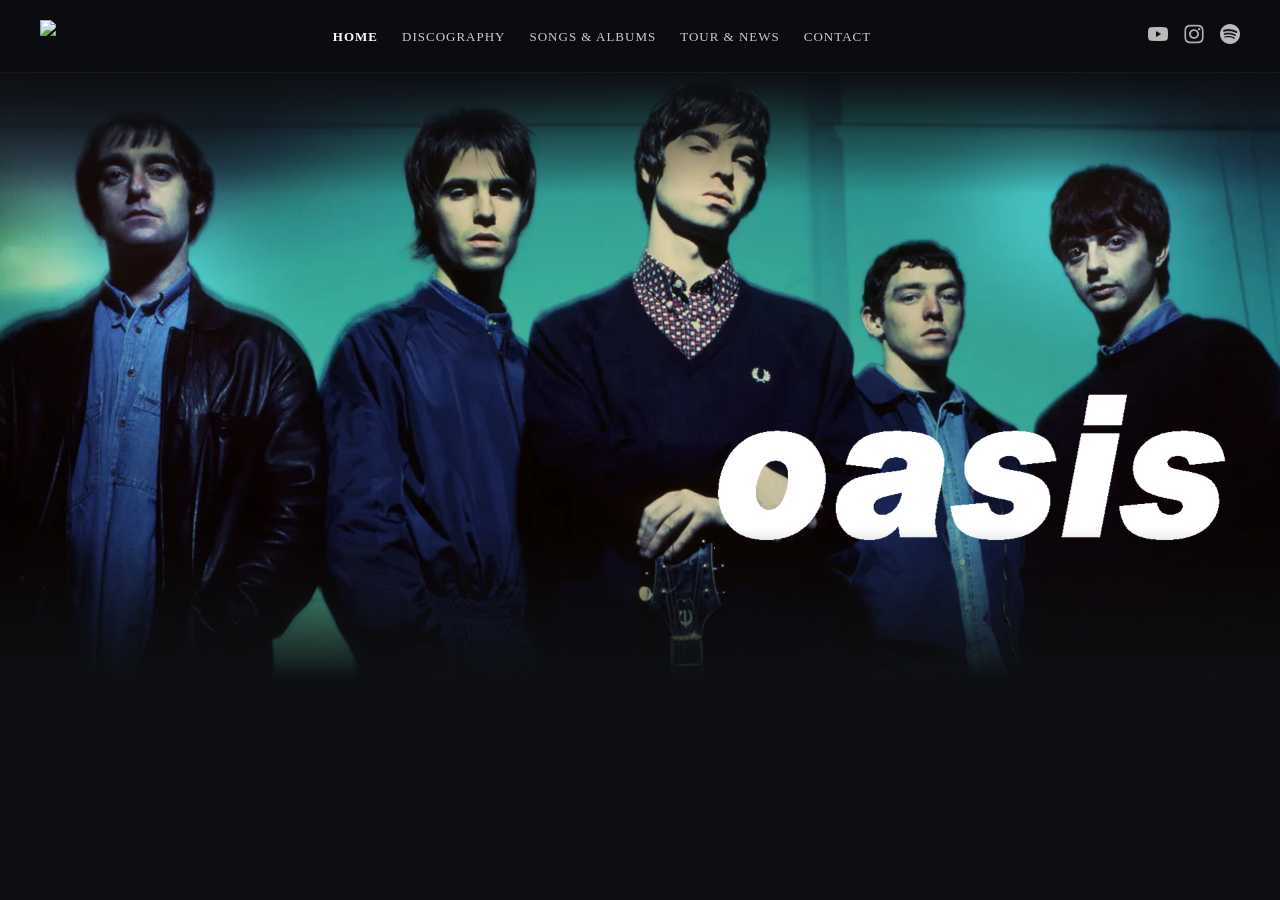
==== index.html @ 2df465c3 "Initial commit" ====
<!DOCTYPE html>
<html>
<head>
    <title>Oasis</title>
    <link rel="stylesheet" type="text/css" href="./styles/style.css">
</head>
<body>

    <header>
        <div class="logo">
            <img src="../images/oasis-logo.png"">
        </div>

        <div class="nav">
            <ul class="nav-list">
                <li><a id="active" class="navigation">Home</a></li>
                <li><a href="#">Discography</a></li>
                <li><a href="#">Songs & Albums</a></li>
                <li><a href="#">Tour & News</a></li>
                <li><a href="#">Contact</a></li>
            </ul>
        </div>

        <div class="header-socials">
            <a href="https://www.youtube.com/channel/UCUDVBtnOQi4c7E8jebpjc9Q" target="_blank" rel="noopener noreferrer" class="social-btn" aria-label="YouTube">
                <img src="../images/youtube-logo.png" class="social-icon">
            </a>

            <a href="https://www.instagram.com/oasis/?hl=en" target="_blank" rel="noopener noreferrer" class="social-btn" aria-label="Instagram">
                <img src="../images/instagram-logo.png" class="social-icon">
            </a>

            <a href="https://open.spotify.com/artist/569LJNbYsnGc13Lcixgfn5?autoplay_ok=1" target="_blank" rel="noopener noreferrer" class="social-btn" aria-label="Spotify">
                <img src="../images/spotify-logo.png" class="social-icon">
            </a>
        </div>
    </header>

    
    <div class="banner"></div>

</body>
</html>
---- styles/style.css ----
* {
    margin: 0;
    padding: 0;
    box-sizing: border-box;
}

body {
    background-color: #0d0f12;
}

header {
    display: flex;
    justify-content: space-between; 
    align-items: center;
    padding: 20px 40px;
    background-color: rgba(10, 12, 15, 0.95); 
    border-bottom: 1px solid rgba(255, 255, 255, 0.05);
}

.logo {
    display: flex;
    align-items: center;
}

.logo img {
    height: 32px; 
    width: auto;
    object-fit: contain;
}

.nav {
    display: flex;
    align-items: center;
}

.nav-list {
    display: flex;
    list-style: none;
    gap: 24px; /* Space between the text links */
}

.nav-list li a {
    color: #cccccc; 
    text-decoration: none;
    font-size: 13px;
    font-weight: 500;
    text-transform: uppercase; 
    letter-spacing: 1px;
    cursor: pointer;
    transition: color 0.3s ease;
}

.nav-list li a:hover {
    color: #ffffff;
}

#active {
    color: #ffffff !important; 
    font-weight: 700;
}

.header-socials {
    display: flex;
    align-items: center;
    gap: 16px; 
}

.social-icon {
    width: 20px;
    height: 20px;
    object-fit: contain; 
    filter: invert(89%) sepia(0%) saturate(113%) hue-rotate(136deg) brightness(87%) contrast(84%);
    transition: filter 0.3s ease; 
}

.social-btn:hover .social-icon {
    filter: invert(100%) sepia(0%) saturate(7500%) hue-rotate(248deg) brightness(100%) contrast(100%);
}

.social-btn:hover .social-icon {
    fill: #ffffff;
}

.banner {
    background-image: 
        linear-gradient(
            to bottom, 
            rgba(13, 15, 18, 1) 0%, 
            rgba(13, 15, 18, 0) 20%, 
            rgba(13, 15, 18, 0) 75%, 
            rgba(13, 15, 18, 1) 100%
        ), 
        url('../images/banner.png');
    background-size: cover;
    background-position: center;
    background-repeat: no-repeat;
    width: 100%; 
    height: 606px; 
    display: flex;
    justify-content: center; 
    align-items: center;    
    text-align: center;
}
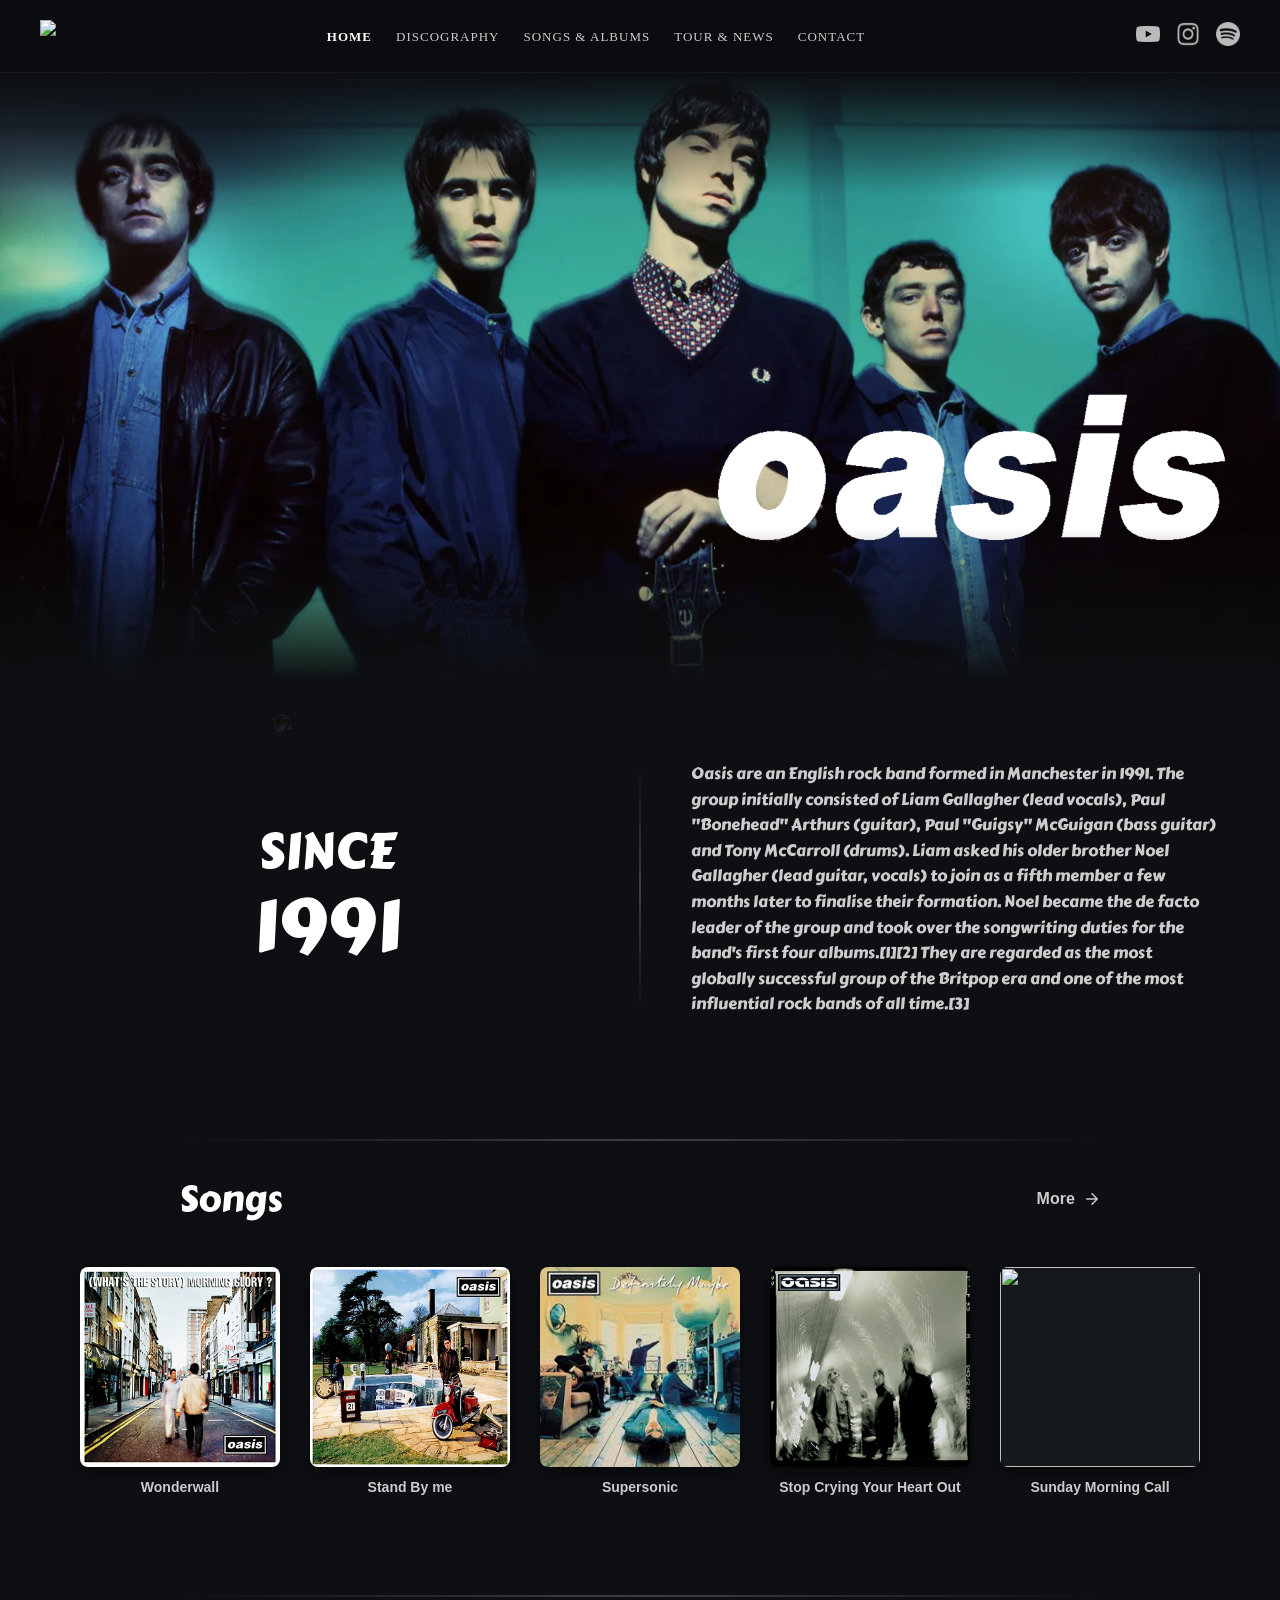
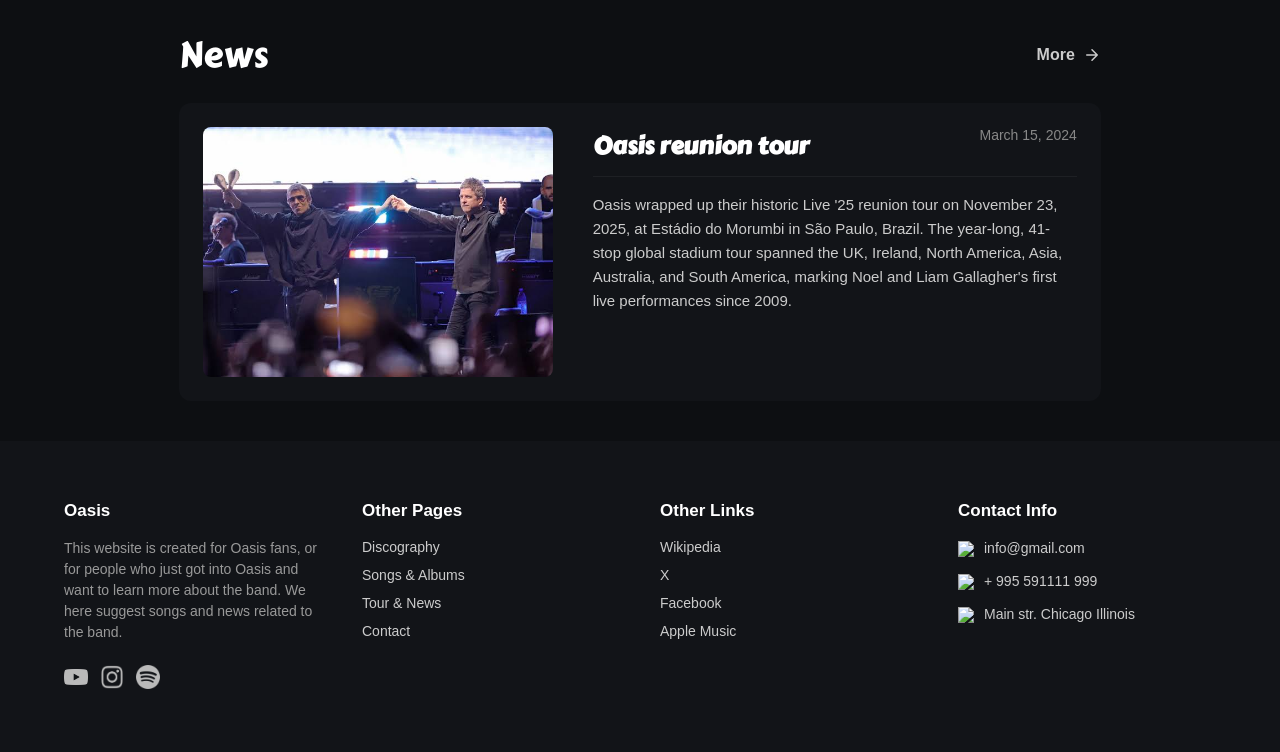
==== commit 1e2f114d: "Update 1 (home page done)" ====
--- a/index.html
+++ b/index.html
@@ -3,6 +3,9 @@
 <head>
     <title>Oasis</title>
     <link rel="stylesheet" type="text/css" href="./styles/style.css">
+    <link rel="preconnect" href="https://fonts.googleapis.com">
+    <link rel="preconnect" href="https://fonts.gstatic.com" crossorigin>
+    <link href="https://fonts.googleapis.com/css2?family=Carter+One&family=Roboto+Condensed:ital,wght@0,100..900;1,100..900&family=Roboto:ital,wght@0,100..900;1,100..900&display=swap" rel="stylesheet">
 </head>
 <body>
 
@@ -39,5 +42,140 @@
     
     <div class="banner"></div>
 
+    <div class="biography">
+        <div class="left-side">
+            <div class="guitar-bg-container">
+                <img src="../images/guittar-icon.png" class="bio-guitar-img">
+                <div class="bio-year-wrapper">
+                    <p class="bio-since">SINCE</p>
+                    <p class="bio-year">1991</p>
+                </div>
+            </div>
+        </div>
+
+        <div class="vertical-divider"></div>
+
+        <div class="right-side">
+            <p class="bio-text">Oasis are an English rock band formed in Manchester in 1991. The group initially consisted of Liam Gallagher (lead vocals), Paul "Bonehead" Arthurs (guitar), Paul "Guigsy" McGuigan (bass guitar) and Tony McCarroll (drums). Liam asked his older brother Noel Gallagher (lead guitar, vocals) to join as a fifth member a few months later to finalise their formation. Noel became the de facto leader of the group and took over the songwriting duties for the band's first four albums.[1][2] They are regarded as the most globally successful group of the Britpop era and one of the most influential rock bands of all time.[3]</p>
+        </div>
+    </div>
+
+    <div class="songs-list">
+        <div class="horizontal-divider"></div>
+
+        <div class="songs-header">
+            <p class="title1">Songs</p>
+        
+            <a href="#"class="more-link">
+                <span>More</span>
+                <svg class="arrow-icon" viewBox="0 0 24 24">
+                    <path d="M5 12h14M12 5l7 7-7 7" stroke="currentColor" stroke-width="2" stroke-linecap="round" stroke-linejoin="round"/>
+                </svg>
+            </a>
+        </div>
+
+        <div class="song-cards">
+            <a href="https://open.spotify.com/track/5qqabIl2vWzo9ApSC317sa?si=86ae54a555394577" target="_blank" rel="noopener noreferrer" class="song-card">
+                <img src="../images/cover2.jpg">
+                <span class="song-title">Wonderwall</span>
+            </a>
+
+            <a href="https://open.spotify.com/track/7aSSsHnGQ54rbMZpXApmtU?si=83d5c411c0e64340" target="_blank" rel="noopener noreferrer" class="song-card">
+                <img src="../images/cover1.jpg">
+                <span class="song-title">Stand By me</span>
+            </a>
+
+            <a href="https://open.spotify.com/track/6dUfUi14QkuIpGA0GFFPyC?si=cba77f2d02734f2a" target="_blank" rel="noopener noreferrer" class="song-card">
+                <img src="../images/cover3.jpg">
+                <span class="song-title">Supersonic</span>
+            </a>
+
+            <a href="https://open.spotify.com/track/5YciOakY5dB5dULkiLdCaf?si=830157a4560b4d81" target="_blank" rel="noopener noreferrer" class="song-card">
+                <img src="../images/cover4.jpg">
+                <span class="song-title">Stop Crying Your Heart Out</span>
+            </a>
+
+            <a href="https://open.spotify.com/track/7EeyAZiyUEPFr8eBzG2BrT?si=35ca2180c0f6445c" target="_blank" rel="noopener noreferrer" class="song-card">
+                <img src="../images/cover5.jpg">
+                <span class="song-title">Sunday Morning Call</span>
+            </a>
+        </div>
+    </div>
+
+    <div class="news-container">
+        <div class="horizontal-divider"></div>
+
+        <div class="songs-header">
+            <p class="title1">News</p>
+    
+            <a href="#" class="more-link">
+                <span>More</span>
+                    <svg class="arrow-icon" viewBox="0 0 24 24">
+                        <path d="M5 12h14M12 5l7 7-7 7" stroke="currentColor" stroke-width="2" stroke-linecap="round" stroke-linejoin="round"/>
+                    </svg>
+            </a>
+        </div>
+
+        <div class="news-card">
+            <img class="news-image" src="../images/news-image.jpg" alt="Oasis reunion tour">
+        
+            <div class="news-content-right">
+                <div class="news-meta-top">
+                <h2 class="news-title">Oasis reunion tour</h2>
+                <span class="news-date">March 15, 2024</span>
+            </div>
+                <p class="news-text">Oasis wrapped up their historic Live '25 reunion tour on November 23, 2025, at Estádio do Morumbi in São Paulo, Brazil. The year-long, 41-stop global stadium tour spanned the UK, Ireland, North America, Asia, Australia, and South America, marking Noel and Liam Gallagher's first live performances since 2009.</p>
+            </div>
+        </div>
+    </div>
+
+    <footer>
+        <div class="footer_holder">
+    
+            <div class="footer-column brand-info">
+                <h2>Oasis</h2>
+                <p>This website is created for Oasis fans, or for people who just got into Oasis and want to learn more about the band. We here suggest songs and news related to the band.</p>
+                <div class="social-icons">
+                    <a href="https://www.youtube.com/channel/UCUDVBtnOQi4c7E8jebpjc9Q" target="_blank" rel="noopener noreferrer" class="social-btn" aria-label="YouTube">
+                        <img src="../images/youtube-logo.png" class="social-icon" alt="YouTube">
+                    </a>
+                    <a href="https://www.instagram.com/oasis/?hl=en" target="_blank" rel="noopener noreferrer" class="social-btn" aria-label="Instagram">
+                        <img src="../images/instagram-logo.png" class="social-icon" alt="Instagram">
+                    </a>
+                    <a href="https://open.spotify.com/artist/569LJNbYsnGc13Lcixgfn5?autoplay_ok=1" target="_blank" rel="noopener noreferrer" class="social-btn" aria-label="Spotify">
+                        <img src="../images/spotify-logo.png" class="social-icon" alt="Spotify">
+                    </a>
+                </div>
+            </div>
+
+            <div class="footer-column">
+                <h3>Other Pages</h3>
+                <ul class="footer-links">
+                    <li><a href="#">Discography</a></li>
+                    <li><a href="#">Songs & Albums</a></li>
+                    <li><a href="#">Tour & News</a></li>
+                    <li><a href="#">Contact</a></li>
+                </ul>
+            </div>
+
+            <div class="footer-column">
+                <h3>Other Links</h3>
+                <ul class="footer-links">
+                    <li><a href="https://en.wikipedia.org/wiki/Oasis_(band)" target="_blank" rel="noopener noreferrer">Wikipedia</a></li>
+                    <li><a href="https://x.com/oasis?lang=en" target="_blank" rel="noopener noreferrer">X</a></li>
+                    <li><a href="https://www.facebook.com/OasisOfficial/" target="_blank" rel="noopener noreferrer">Facebook</a></li>
+                    <li><a href="https://music.apple.com/ge/artist/oasis/1458727076" target="_blank" rel="noopener noreferrer">Apple Music</a></li>
+                </ul>
+            </div>
+
+            <div class="footer-column contact-links">
+                <h3>Contact Info</h3>
+                <p><img src="https://img.icons8.com/ios-filled/50/FFFFFF/mail.png" alt="Email"> info@gmail.com</p>
+                <p><img src="https://img.icons8.com/ios-filled/50/FFFFFF/phone.png" alt="Phone"> + 995 591111 999</p>
+                <p><img src="https://img.icons8.com/ios-filled/50/FFFFFF/marker.png" alt="Address"> Main str. Chicago Illinois</p>
+            </div>
+        </div>
+    </footer>
+
 </body>
 </html>
--- a/styles/style.css
+++ b/styles/style.css
@@ -100,4 +100,358 @@
     justify-content: center; 
     align-items: center;    
     text-align: center;
+}
+
+.biography {
+    display: flex;
+    flex-direction: row; 
+    gap: 50px;           
+    padding: 60px 5%;
+    align-items: center; /* Ensures the line heights align with columns */
+}
+
+.left-side {
+    flex: 1; 
+    display: flex;
+    justify-content: center; 
+    align-items: center;   
+}
+
+.guitar-bg-container {
+    position: relative;
+    display: flex;
+    justify-content: center;
+    align-items: center;
+    width: 100%;
+    min-height: 300px;
+}
+
+.bio-guitar-img {
+    position: absolute;
+    height: 120%; 
+    width: auto;
+    object-fit: contain;
+    z-index: 1; 
+    transform: rotate(-15deg); 
+    opacity: 0.15; 
+    filter: invert(1);
+}
+
+.bio-year-wrapper {
+    position: relative;
+    display: flex;
+    flex-direction: column;
+    align-items: center;
+    text-align: center;
+}
+
+.bio-since {
+    font-family: 'Carter One', cursive;
+    font-size: 50px; 
+    color: #ffffff; 
+}
+
+.bio-year {
+    font-family: 'Carter One', cursive;
+    font-size: 75px; 
+    color: #ffffff; 
+    line-height: 1;
+}
+
+.vertical-divider {
+    width: 2px;
+    height: 250px;
+    background: linear-gradient(to bottom, rgba(255,255,255,0) 0%, rgba(255,255,255,0.2) 50%, rgba(255,255,255,0) 100%);
+}
+
+.right-side {
+    flex: 1; 
+    display: flex;
+    flex-direction: column; 
+    justify-content: center; 
+    align-items: flex-start; 
+}
+
+.bio-text {
+    font-family: 'Carter One', sans-serif;
+    font-size: 16px; 
+    color: #cccccc; 
+    line-height: 1.6; 
+}
+
+.songs-list {
+    padding: 40px 5%;
+    width: 100%;
+    display: flex;
+    flex-direction: column;
+    align-items: center; 
+}
+
+.horizontal-divider {
+    height: 2px;         
+    width: 80%;             
+    background: linear-gradient(to right, rgba(255,255,255,0) 0%, rgba(255,255,255,0.2) 50%, rgba(255,255,255,0) 100%);
+    margin-bottom: 30px;
+}
+
+
+.songs-header {
+    display: flex;
+    justify-content: space-between; 
+    align-items: center;
+    width: 80%;                     
+    margin-bottom: 20px;
+}
+
+.title1 {
+    font-family: 'Carter One', cursive;
+    font-size: 36px;
+    color: #ffffff;
+    margin: 0;                   
+}
+
+/* Styling the clickable "More" block */
+.more-link {
+    display: inline-flex;
+    align-items: center;
+    gap: 8px;                       
+    text-decoration: none;
+    color: #cccccc;           
+    font-family: sans-serif;
+    font-size: 16px;
+    font-weight: 600;
+    transition: color 0.3s ease;
+}
+
+.arrow-icon {
+    width: 18px;
+    height: 18px;
+    fill: none;
+    transition: transform 0.3s ease;
+}
+
+.more-link:hover {
+    color: #ffffff;                 
+}
+
+.more-link:hover .arrow-icon {
+    transform: translateX(4px);  
+}
+
+.song-cards {
+    display: flex;
+    flex-direction: row !important; 
+    flex-wrap: nowrap !important;   
+    justify-content: center;
+    align-items: flex-start;
+    gap: 30px;
+    width: 100%;
+    overflow-x: auto;
+    padding: 20px 0;
+}
+
+.song-card {
+    display: flex;
+    flex-direction: column;
+    align-items: center;
+    text-decoration: none;
+    width: 200px !important;
+    flex-shrink: 0 !important; 
+    transition: transform 0.3s ease;
+}
+
+.song-card img {
+    width: 200px;
+    height: 200px;
+    object-fit: cover;
+    border-radius: 8px;
+    background-color: #15191e; 
+    box-shadow: 0 4px 15px rgba(0, 0, 0, 0.5);
+}
+
+.song-title {
+    margin-top: 12px;
+    font-family: sans-serif;
+    font-size: 14px;
+    color: #cccccc;
+    font-weight: 600;
+    text-align: center;
+    transition: color 0.3s ease;
+}
+
+.song-card:hover {
+    transform: scale(1.05); 
+}
+
+.song-card:hover .song-title {
+    color: #ffffff;         
+}
+
+.news-container {
+    padding: 40px 5%;
+    width: 100%;
+    display: flex;
+    flex-direction: column;
+    align-items: center; 
+}
+
+
+.news-card {
+    display: flex;
+    flex-direction: row;
+    gap: 40px;
+    width: 80%; 
+    background-color: #121418; 
+    border-radius: 12px;
+    overflow: hidden;
+    padding: 24px;
+    align-items: flex-start;
+}
+
+
+.news-image {
+    width: 40%; 
+    max-width: 400px;
+    height: 250px;
+    object-fit: cover;
+    border-radius: 8px;
+}
+
+
+.news-content-right {
+    display: flex;
+    flex-direction: column;
+    justify-content: space-between;
+    height: 100%;
+    flex: 1;
+}
+
+
+.news-meta-top {
+    display: flex;
+    justify-content: space-between; 
+    align-items: flex-baseline;
+    margin-bottom: 16px;
+    border-bottom: 1px solid rgba(255, 255, 255, 0.05);
+    padding-bottom: 12px;
+}
+
+.news-title {
+    font-family: 'Carter One', cursive;
+    font-size: 24px;
+    color: #ffffff;
+    margin: 0;
+}
+
+.news-date {
+    font-family: sans-serif;
+    font-size: 14px;
+    color: #888888;
+    font-weight: 500;
+}
+
+.news-text {
+    font-family: sans-serif;
+    font-size: 15px;
+    color: #cccccc;
+    line-height: 1.6;
+    margin: 0;
+}
+
+footer {
+    background-color: #121418;  
+    padding: 60px 5%;              
+    font-family: "Helvetica", sans-serif;
+    width: 100%;
+}
+
+.footer_holder {
+    max-width: 1200px;
+    margin: 0 auto;
+    display: flex;
+    justify-content: space-between;   
+    gap: 40px;
+}
+
+.footer-column {
+    display: flex;
+    flex-direction: column;           
+    gap: 12px;                                                
+    flex: 1;                                                  
+}
+
+.footer-column h2, .footer-column h3 {
+    color: #ffffff;
+    font-size: 17px;
+    font-weight: 700;
+    margin: 0 0 5px 0;
+}
+
+.footer-column p {
+    color: #999999;                    
+    font-size: 14px;
+    line-height: 1.5;
+    margin: 0;
+}
+
+
+.footer-links {
+    list-style: none;
+    padding: 0;
+    margin: 0;
+    display: flex;
+    flex-direction: column;
+    gap: 10px;
+}
+
+.footer-column a {
+    color: #cccccc;                  
+    text-decoration: none;
+    font-size: 14px;
+    transition: color 0.2s ease;
+}
+
+.footer-column a:hover {
+    color: #ffffff; 
+}
+
+
+.social-icons {
+    display: flex;
+    gap: 12px;
+    margin-top: 10px;
+}
+
+.social-icon {
+    width: 24px;
+    height: 24px;
+    object-fit: contain;
+    filter: invert(89%) sepia(0%) saturate(113%) hue-rotate(136deg) brightness(87%) contrast(84%);
+    transition: filter 0.2s ease;
+}
+
+.social-btn:hover .social-icon {
+    filter: invert(100%) sepia(0%) saturate(7500%) hue-rotate(248deg) brightness(100%) contrast(100%);
+}
+
+
+.contact-links p {
+    display: flex;
+    align-items: center;              
+    gap: 10px;
+    color: #cccccc;                  
+    font-size: 14px;
+}
+
+.contact-links p img {
+    width: 16px;
+    height: 16px;
+}
+
+
+@media screen and (max-width: 768px) {
+    .footer_holder {
+        flex-direction: column;
+        gap: 30px;
+    }
 }
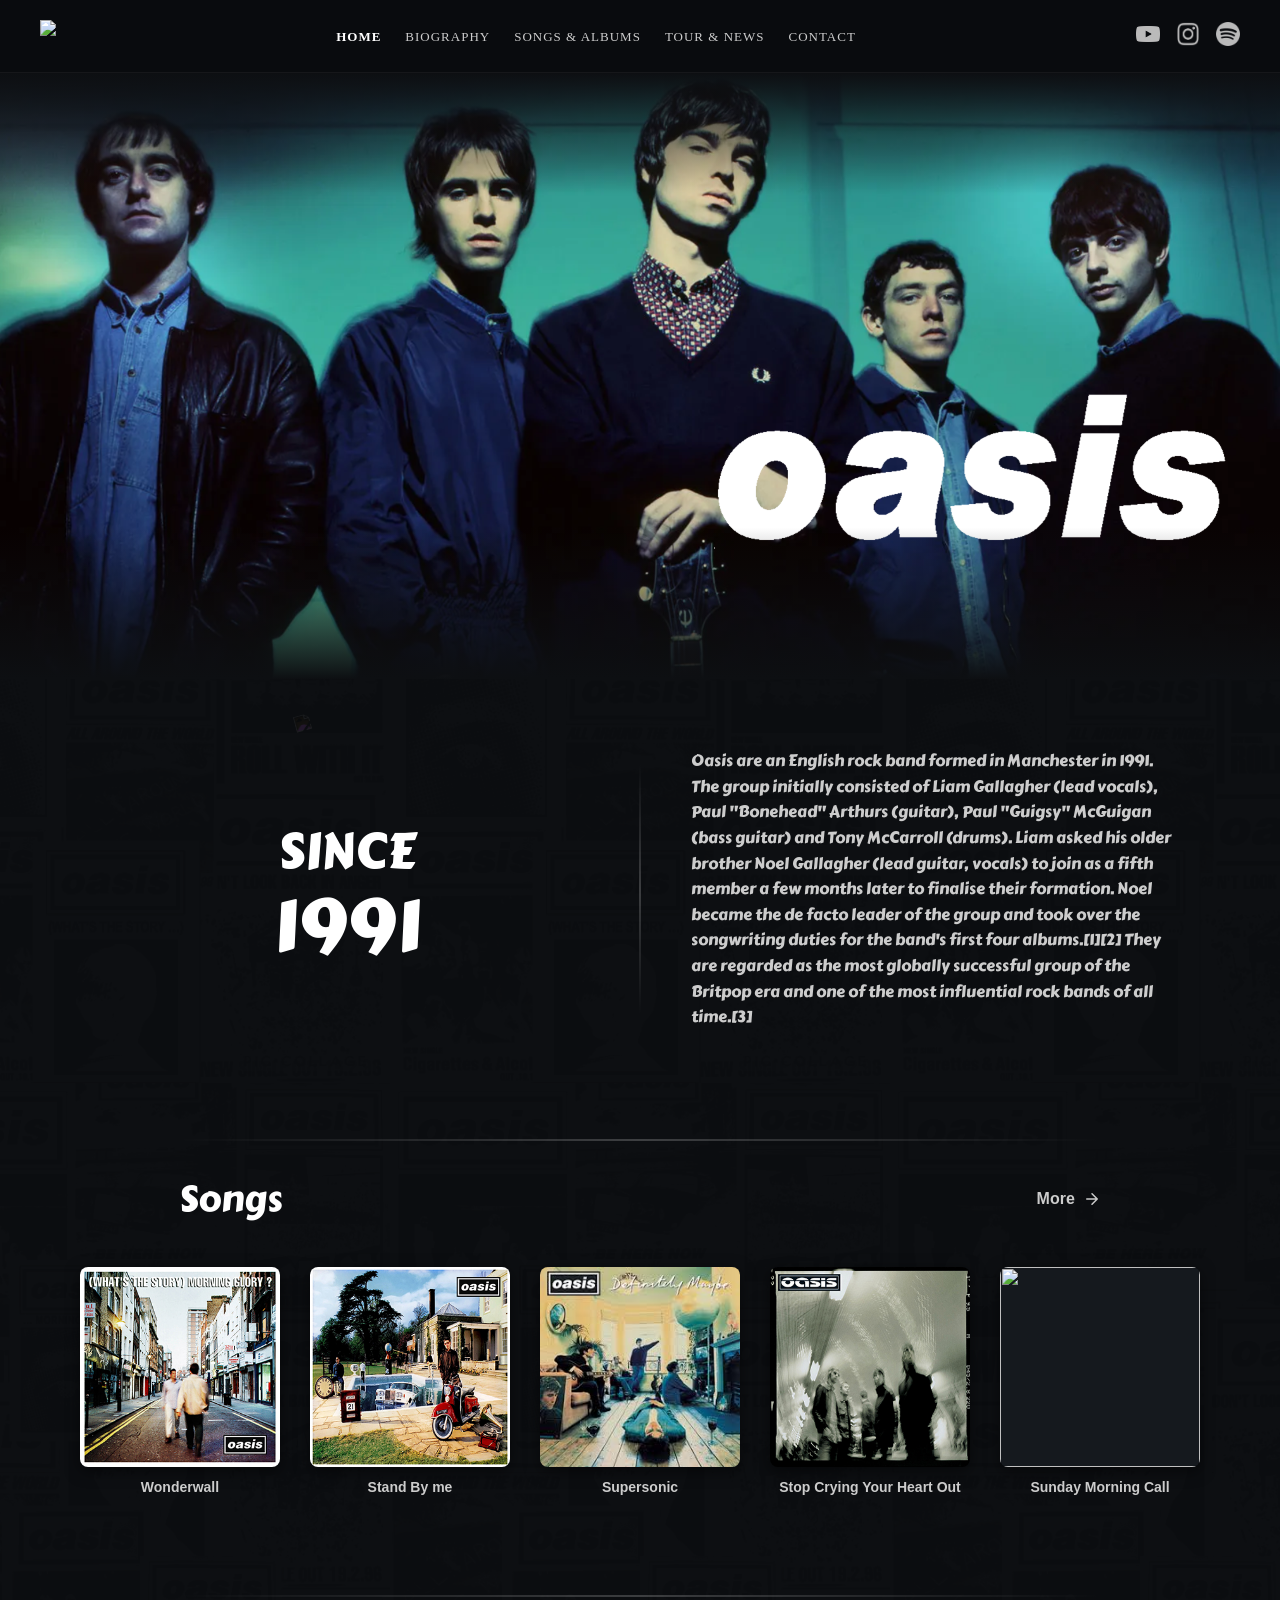
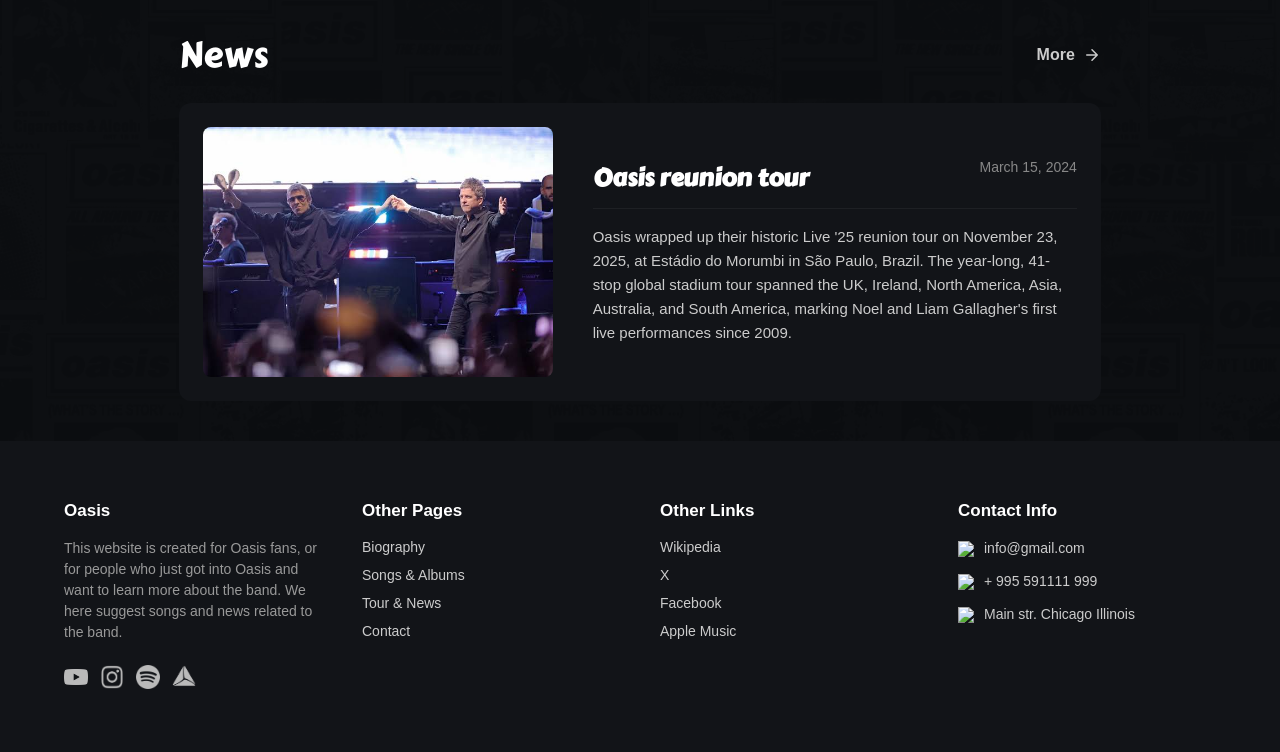
==== commit 6e54dd96: "Biography page done Slight fixes for home page, responsive, and biography page added" ====
--- a/index.html
+++ b/index.html
@@ -2,6 +2,8 @@
 <html>
 <head>
     <title>Oasis</title>
+    <meta charset="UTF-8">
+    <meta name="viewport" content="width=device-width, initial-scale=1.0">
     <link rel="stylesheet" type="text/css" href="./styles/style.css">
     <link rel="preconnect" href="https://fonts.googleapis.com">
     <link rel="preconnect" href="https://fonts.gstatic.com" crossorigin>
@@ -17,7 +19,7 @@
         <div class="nav">
             <ul class="nav-list">
                 <li><a id="active" class="navigation">Home</a></li>
-                <li><a href="#">Discography</a></li>
+                <li><a href="./biography/index.html">Biography</a></li>
                 <li><a href="#">Songs & Albums</a></li>
                 <li><a href="#">Tour & News</a></li>
                 <li><a href="#">Contact</a></li>
@@ -145,13 +147,16 @@
                     <a href="https://open.spotify.com/artist/569LJNbYsnGc13Lcixgfn5?autoplay_ok=1" target="_blank" rel="noopener noreferrer" class="social-btn" aria-label="Spotify">
                         <img src="../images/spotify-logo.png" class="social-icon" alt="Spotify">
                     </a>
+                    <a href="https://tbcbank.ge/ka/tbc-education" target="_blank" rel="noopener noreferrer" class="social-btn" aria-label="TBC Bank">
+                        <img src="../images/TBC-logo.png" class="social-icon" alt="TBC Bank">
+                    </a>
                 </div>
             </div>
 
             <div class="footer-column">
                 <h3>Other Pages</h3>
                 <ul class="footer-links">
-                    <li><a href="#">Discography</a></li>
+                    <li><a href="./biography/index.html">Biography</a></li>
                     <li><a href="#">Songs & Albums</a></li>
                     <li><a href="#">Tour & News</a></li>
                     <li><a href="#">Contact</a></li>
@@ -164,7 +169,7 @@
                     <li><a href="https://en.wikipedia.org/wiki/Oasis_(band)" target="_blank" rel="noopener noreferrer">Wikipedia</a></li>
                     <li><a href="https://x.com/oasis?lang=en" target="_blank" rel="noopener noreferrer">X</a></li>
                     <li><a href="https://www.facebook.com/OasisOfficial/" target="_blank" rel="noopener noreferrer">Facebook</a></li>
-                    <li><a href="https://music.apple.com/ge/artist/oasis/1458727076" target="_blank" rel="noopener noreferrer">Apple Music</a></li>
+                    <li><a href="https://music.apple.com/ge/artist/oasis/512633" target="_blank" rel="noopener noreferrer">Apple Music</a></li>
                 </ul>
             </div>
 
--- a/styles/style.css
+++ b/styles/style.css
@@ -6,6 +6,23 @@
 
 body {
     background-color: #0d0f12;
+    overflow-x: hidden;
+    position: relative; 
+    min-height: 100vh; 
+}
+
+body::before {
+    content: "";
+    position: absolute; 
+    top: 0;
+    left: 0;
+    width: 100%;
+    height: 100%;
+    z-index: -1; 
+    background-image: url('../images/background-image.png'); 
+    background-position: top center;
+    background-size: 500px;
+    opacity: 0.10; 
 }
 
 header {
@@ -15,6 +32,11 @@
     padding: 20px 40px;
     background-color: rgba(10, 12, 15, 0.95); 
     border-bottom: 1px solid rgba(255, 255, 255, 0.05);
+    flex-wrap: wrap;
+    gap: 15px;
+    position: sticky;
+    top: 0;
+    z-index: 1000;
 }
 
 .logo {
@@ -36,7 +58,9 @@
 .nav-list {
     display: flex;
     list-style: none;
-    gap: 24px; /* Space between the text links */
+    gap: 24px; 
+    flex-wrap: wrap;
+    justify-content: center;
 }
 
 .nav-list li a {
@@ -75,10 +99,6 @@
 
 .social-btn:hover .social-icon {
     filter: invert(100%) sepia(0%) saturate(7500%) hue-rotate(248deg) brightness(100%) contrast(100%);
-}
-
-.social-btn:hover .social-icon {
-    fill: #ffffff;
 }
 
 .banner {
@@ -107,7 +127,9 @@
     flex-direction: row; 
     gap: 50px;           
     padding: 60px 5%;
-    align-items: center; /* Ensures the line heights align with columns */
+    max-width: 1200px;
+    margin: 0 auto;
+    align-items: center; 
 }
 
 .left-side {
@@ -162,6 +184,7 @@
     width: 2px;
     height: 250px;
     background: linear-gradient(to bottom, rgba(255,255,255,0) 0%, rgba(255,255,255,0.2) 50%, rgba(255,255,255,0) 100%);
+    flex-shrink: 0;
 }
 
 .right-side {
@@ -194,7 +217,6 @@
     margin-bottom: 30px;
 }
 
-
 .songs-header {
     display: flex;
     justify-content: space-between; 
@@ -210,7 +232,6 @@
     margin: 0;                   
 }
 
-/* Styling the clickable "More" block */
 .more-link {
     display: inline-flex;
     align-items: center;
@@ -295,7 +316,6 @@
     align-items: center; 
 }
 
-
 .news-card {
     display: flex;
     flex-direction: row;
@@ -305,9 +325,8 @@
     border-radius: 12px;
     overflow: hidden;
     padding: 24px;
-    align-items: flex-start;
-}
-
+    align-items: center;
+}
 
 .news-image {
     width: 40%; 
@@ -317,15 +336,12 @@
     border-radius: 8px;
 }
 
-
 .news-content-right {
     display: flex;
     flex-direction: column;
-    justify-content: space-between;
-    height: 100%;
+    justify-content: center;
     flex: 1;
 }
-
 
 .news-meta-top {
     display: flex;
@@ -334,6 +350,8 @@
     margin-bottom: 16px;
     border-bottom: 1px solid rgba(255, 255, 255, 0.05);
     padding-bottom: 12px;
+    flex-wrap: wrap;
+    gap: 10px;
 }
 
 .news-title {
@@ -394,7 +412,6 @@
     margin: 0;
 }
 
-
 .footer-links {
     list-style: none;
     padding: 0;
@@ -414,7 +431,6 @@
 .footer-column a:hover {
     color: #ffffff; 
 }
-
 
 .social-icons {
     display: flex;
@@ -434,7 +450,6 @@
     filter: invert(100%) sepia(0%) saturate(7500%) hue-rotate(248deg) brightness(100%) contrast(100%);
 }
 
-
 .contact-links p {
     display: flex;
     align-items: center;              
@@ -448,10 +463,98 @@
     height: 16px;
 }
 
+@media screen and (max-width: 900px) {
+    header {
+        padding: 20px;
+    }
+    
+    .biography {
+        gap: 30px;
+    }
+    
+    .bio-since { font-size: 40px; }
+    .bio-year { font-size: 60px; }
+    
+    .songs-header, .news-card {
+        width: 90%;
+    }
+}
 
 @media screen and (max-width: 768px) {
+    header {
+        flex-direction: column;
+        justify-content: center;
+        text-align: center;
+        padding: 20px 10px;
+    }
+    
+    .nav-list {
+        gap: 16px;
+    }
+    
+    .biography {
+        flex-direction: column;
+        text-align: center;
+        padding: 40px 5%;
+    }
+    
+    .vertical-divider {
+        width: 80%;
+        height: 2px;
+        background: linear-gradient(to right, rgba(255,255,255,0) 0%, rgba(255,255,255,0.2) 50%, rgba(255,255,255,0) 100%);
+        margin: 10px 0;
+    }
+    
+    .right-side {
+        align-items: center;
+    }
+    
+    .news-card {
+        flex-direction: column;
+        width: 90%;
+        gap: 20px;
+        padding: 16px;
+    }
+    
+    .news-image {
+        width: 100%;
+        max-width: 100%;
+        height: 200px;
+    }
+    
+    .news-meta-top {
+        flex-direction: column;
+        align-items: center;
+        gap: 5px;
+        text-align: center;
+    }
+
     .footer_holder {
         flex-direction: column;
-        gap: 30px;
+        gap: 35px;
+        text-align: center;
+    }
+    
+    .footer-column {
+        align-items: center;
+    }
+    
+    .contact-links p {
+        justify-content: center;
+    }
+}
+
+@media screen and (max-width: 480px) {
+    .title1 {
+        font-size: 28px;
+    }
+    .songs-header, .news-card {
+        width: 95%;
+    }
+    .nav-list {
+        gap: 12px;
+    }
+    .nav-list li a {
+        font-size: 11px;
     }
 }
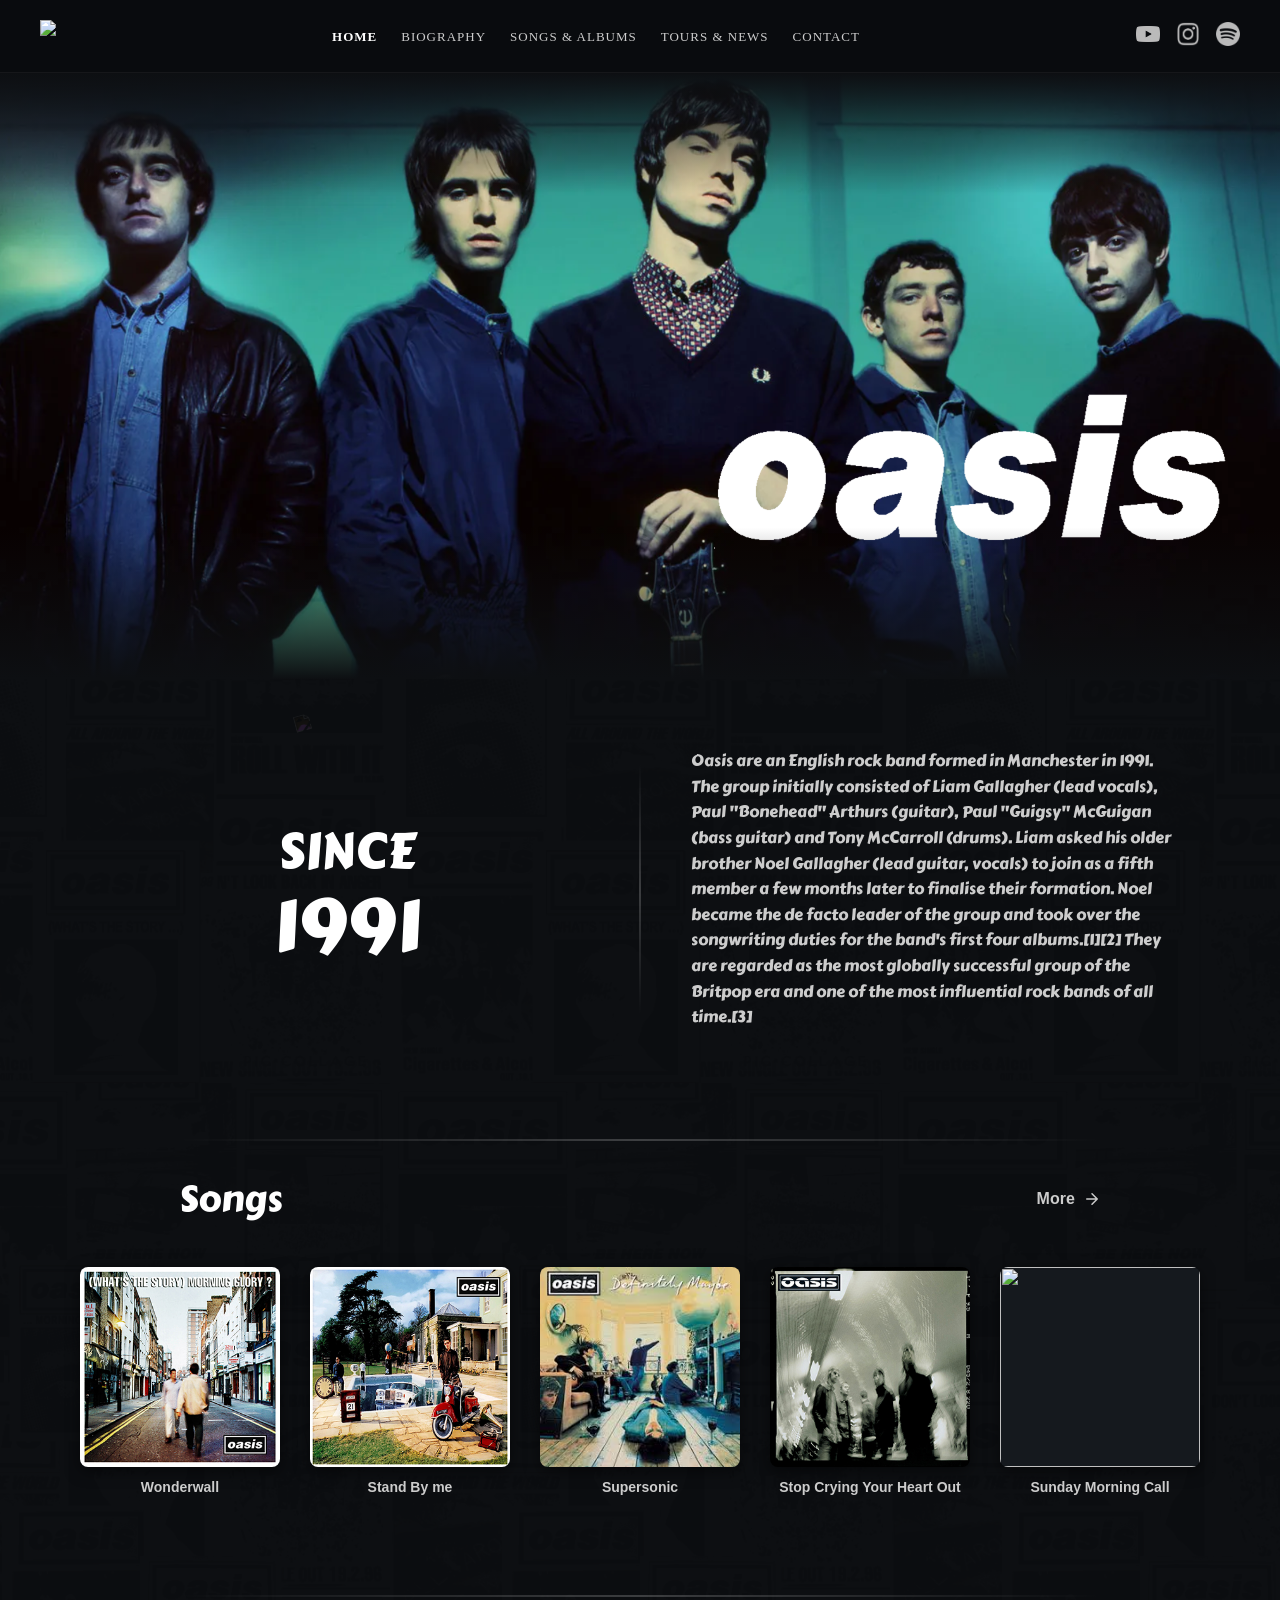
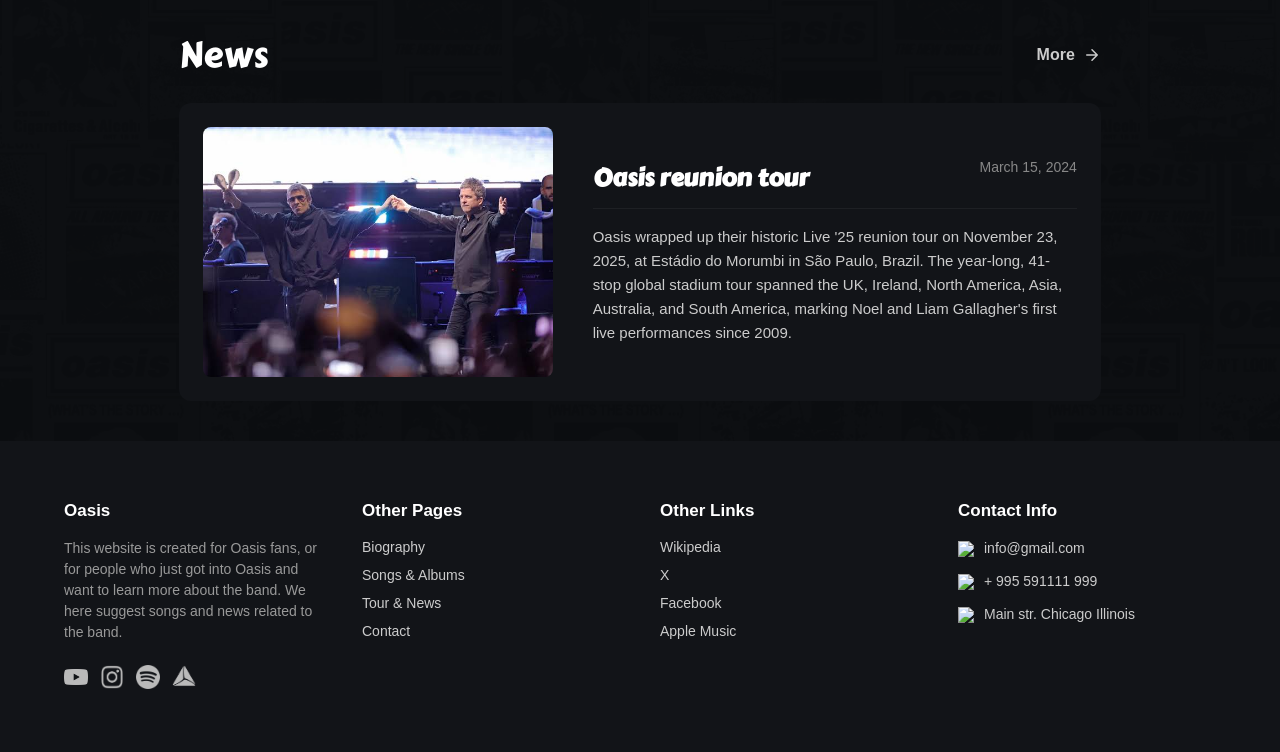
==== commit c50b2028: "Update 4 - added News and Tours page" ====
--- a/index.html
+++ b/index.html
@@ -18,10 +18,10 @@
 
         <div class="nav">
             <ul class="nav-list">
-                <li><a id="active" class="navigation">Home</a></li>
+                <li><a id="active">Home</a></li>
                 <li><a href="./biography/index.html">Biography</a></li>
-                <li><a href="#">Songs & Albums</a></li>
-                <li><a href="#">Tour & News</a></li>
+                <li><a href="./songs-albums/index.html">Songs & Albums</a></li>
+                <li><a href="./tour-news/index.html">Tours & News</a></li>
                 <li><a href="#">Contact</a></li>
             </ul>
         </div>
@@ -35,7 +35,7 @@
                 <img src="../images/instagram-logo.png" class="social-icon">
             </a>
 
-            <a href="https://open.spotify.com/artist/569LJNbYsnGc13Lcixgfn5?autoplay_ok=1" target="_blank" rel="noopener noreferrer" class="social-btn" aria-label="Spotify">
+            <a href="https://open.spotify.com/artist/2DaxqgrOhkeH0fpeiQq2f4?si=7G612RI6SYKrchexe7ulkA" target="_blank" rel="noopener noreferrer" class="social-btn" aria-label="Spotify">
                 <img src="../images/spotify-logo.png" class="social-icon">
             </a>
         </div>
@@ -68,7 +68,7 @@
         <div class="songs-header">
             <p class="title1">Songs</p>
         
-            <a href="#"class="more-link">
+            <a href="./songs-albums/index.html"class="more-link">
                 <span>More</span>
                 <svg class="arrow-icon" viewBox="0 0 24 24">
                     <path d="M5 12h14M12 5l7 7-7 7" stroke="currentColor" stroke-width="2" stroke-linecap="round" stroke-linejoin="round"/>
@@ -110,7 +110,7 @@
         <div class="songs-header">
             <p class="title1">News</p>
     
-            <a href="#" class="more-link">
+            <a href="./tour-news/index.html" class="more-link">
                 <span>More</span>
                     <svg class="arrow-icon" viewBox="0 0 24 24">
                         <path d="M5 12h14M12 5l7 7-7 7" stroke="currentColor" stroke-width="2" stroke-linecap="round" stroke-linejoin="round"/>
@@ -144,7 +144,7 @@
                     <a href="https://www.instagram.com/oasis/?hl=en" target="_blank" rel="noopener noreferrer" class="social-btn" aria-label="Instagram">
                         <img src="../images/instagram-logo.png" class="social-icon" alt="Instagram">
                     </a>
-                    <a href="https://open.spotify.com/artist/569LJNbYsnGc13Lcixgfn5?autoplay_ok=1" target="_blank" rel="noopener noreferrer" class="social-btn" aria-label="Spotify">
+                    <a href="https://open.spotify.com/artist/2DaxqgrOhkeH0fpeiQq2f4?si=7G612RI6SYKrchexe7ulkA" target="_blank" rel="noopener noreferrer" class="social-btn" aria-label="Spotify">
                         <img src="../images/spotify-logo.png" class="social-icon" alt="Spotify">
                     </a>
                     <a href="https://tbcbank.ge/ka/tbc-education" target="_blank" rel="noopener noreferrer" class="social-btn" aria-label="TBC Bank">
@@ -157,8 +157,8 @@
                 <h3>Other Pages</h3>
                 <ul class="footer-links">
                     <li><a href="./biography/index.html">Biography</a></li>
-                    <li><a href="#">Songs & Albums</a></li>
-                    <li><a href="#">Tour & News</a></li>
+                    <li><a href="./songs-albums/index.html">Songs & Albums</a></li>
+                    <li><a href="./tour-news/index.html">Tour & News</a></li>
                     <li><a href="#">Contact</a></li>
                 </ul>
             </div>
